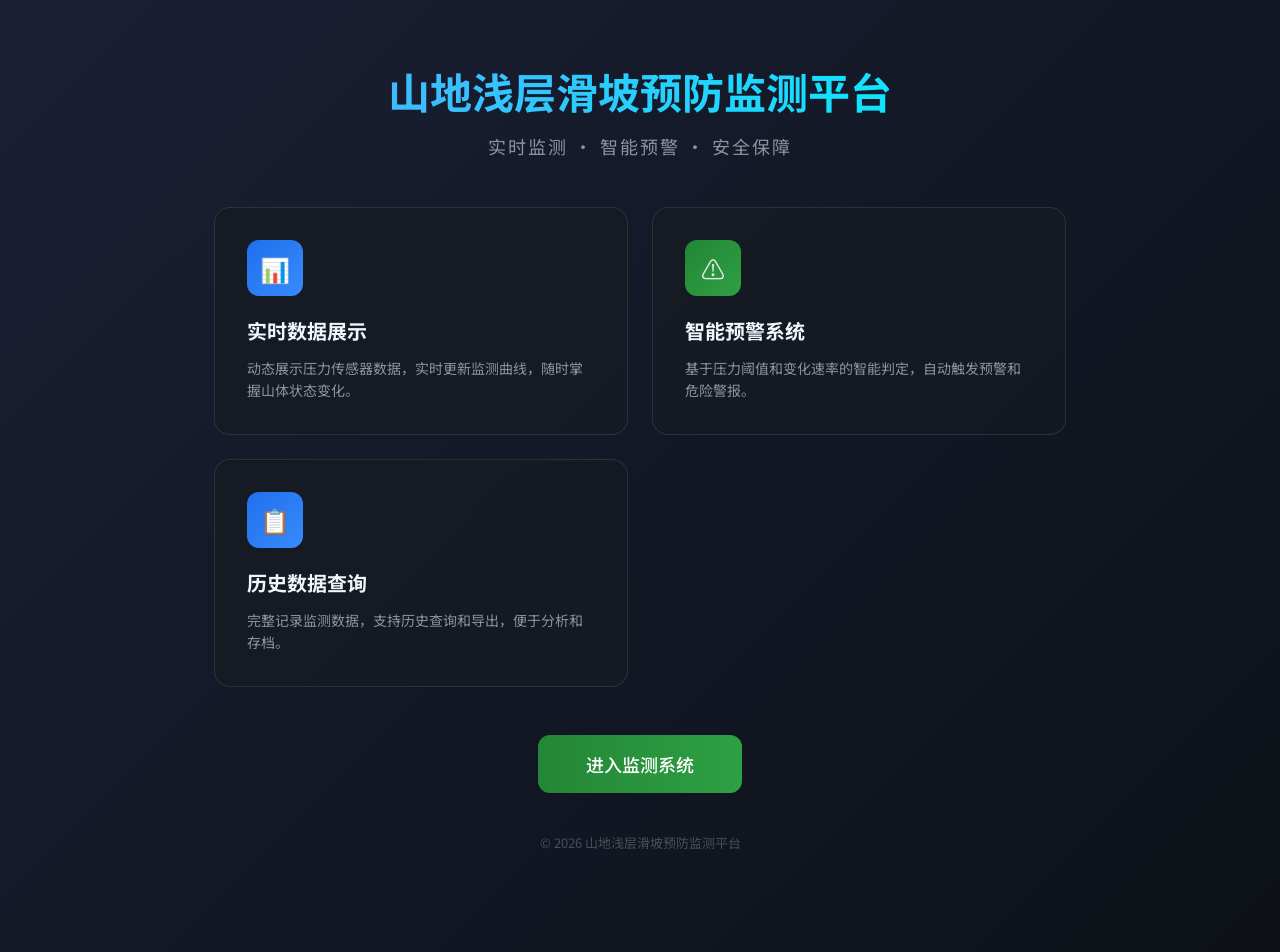
==== index.html @ bc42e644 ":Move files to root for GitHub Pages" ====
<!doctype html>
<html lang="zh-CN">

<head>
  <meta charset="utf-8" />
  <meta name="viewport" content="width=device-width, initial-scale=1" />
  <title>山地浅层滑坡预防监测平台</title>
  <link rel="preconnect" href="https://fonts.googleapis.com">
  <link rel="preconnect" href="https://fonts.gstatic.com" crossorigin>
  <link href="https://fonts.googleapis.com/css2?family=Noto+Sans+SC:wght@400;500;700&display=swap" rel="stylesheet">
  <style>
    * {
      margin: 0;
      padding: 0;
      box-sizing: border-box;
    }

    body {
      font-family: 'Noto Sans SC', 'Microsoft Yahei', sans-serif;
      background: linear-gradient(135deg, #1a1f35 0%, #0d1117 100%);
      min-height: 100vh;
      color: #e6e8eb;
    }

    .home-container {
      max-width: 900px;
      margin: 0 auto;
      padding: 60px 24px;
    }

    .logo-section {
      text-align: center;
      margin-bottom: 48px;
    }

    .logo-section h1 {
      font-size: 42px;
      font-weight: 700;
      margin-bottom: 12px;
      background: linear-gradient(90deg, #4facfe 0%, #00f2fe 100%);
      -webkit-background-clip: text;
      -webkit-text-fill-color: transparent;
      background-clip: text;
    }

    .logo-section .subtitle {
      font-size: 18px;
      color: #8b949e;
      letter-spacing: 2px;
    }

    .card-grid {
      display: grid;
      grid-template-columns: repeat(auto-fit, minmax(280px, 1fr));
      gap: 24px;
      margin-bottom: 48px;
    }

    .card {
      background: rgba(22, 27, 34, 0.8);
      border: 1px solid rgba(255, 255, 255, 0.1);
      border-radius: 16px;
      padding: 32px;
      transition: transform 0.3s, box-shadow 0.3s;
    }

    .card:hover {
      transform: translateY(-4px);
      box-shadow: 0 20px 40px rgba(0, 0, 0, 0.3);
    }

    .card-icon {
      width: 56px;
      height: 56px;
      background: linear-gradient(135deg, #238636, #2ea043);
      border-radius: 12px;
      display: flex;
      align-items: center;
      justify-content: center;
      margin-bottom: 20px;
      font-size: 24px;
    }

    .card-icon.blue {
      background: linear-gradient(135deg, #1f6feb, #388bfd);
    }

    .card h3 {
      font-size: 20px;
      margin-bottom: 12px;
      color: #f0f6fc;
    }

    .card p {
      font-size: 14px;
      color: #8b949e;
      line-height: 1.6;
    }

    .action-section {
      text-align: center;
    }

    .btn-enter {
      display: inline-block;
      padding: 16px 48px;
      font-size: 18px;
      font-weight: 500;
      color: #fff;
      background: linear-gradient(90deg, #238636, #2ea043);
      border: none;
      border-radius: 12px;
      cursor: pointer;
      text-decoration: none;
      transition: all 0.3s;
    }

    .btn-enter:hover {
      transform: scale(1.05);
      box-shadow: 0 10px 30px rgba(35, 134, 54, 0.4);
    }

    .footer {
      text-align: center;
      padding: 40px 0;
      color: #484f58;
      font-size: 13px;
    }

    @media (max-width: 600px) {
      .logo-section h1 {
        font-size: 28px;
      }

      .home-container {
        padding: 40px 16px;
      }

      .card {
        padding: 24px;
      }
    }
  </style>
</head>

<body>
  <div class="home-container">
    <div class="logo-section">
      <h1>山地浅层滑坡预防监测平台</h1>
      <p class="subtitle">实时监测 · 智能预警 · 安全保障</p>
    </div>

    <div class="card-grid">
      <div class="card">
        <div class="card-icon blue">📊</div>
        <h3>实时数据展示</h3>
        <p>动态展示压力传感器数据，实时更新监测曲线，随时掌握山体状态变化。</p>
      </div>
      <div class="card">
        <div class="card-icon">⚠️</div>
        <h3>智能预警系统</h3>
        <p>基于压力阈值和变化速率的智能判定，自动触发预警和危险警报。</p>
      </div>
      <div class="card">
        <div class="card-icon blue">📋</div>
        <h3>历史数据查询</h3>
        <p>完整记录监测数据，支持历史查询和导出，便于分析和存档。</p>
      </div>
    </div>

    <div class="action-section">
      <a href="./monitor.html" class="btn-enter">进入监测系统</a>
    </div>

    <div class="footer">
      <p>© 2026 山地浅层滑坡预防监测平台</p>
    </div>
  </div>
</body>

</html>
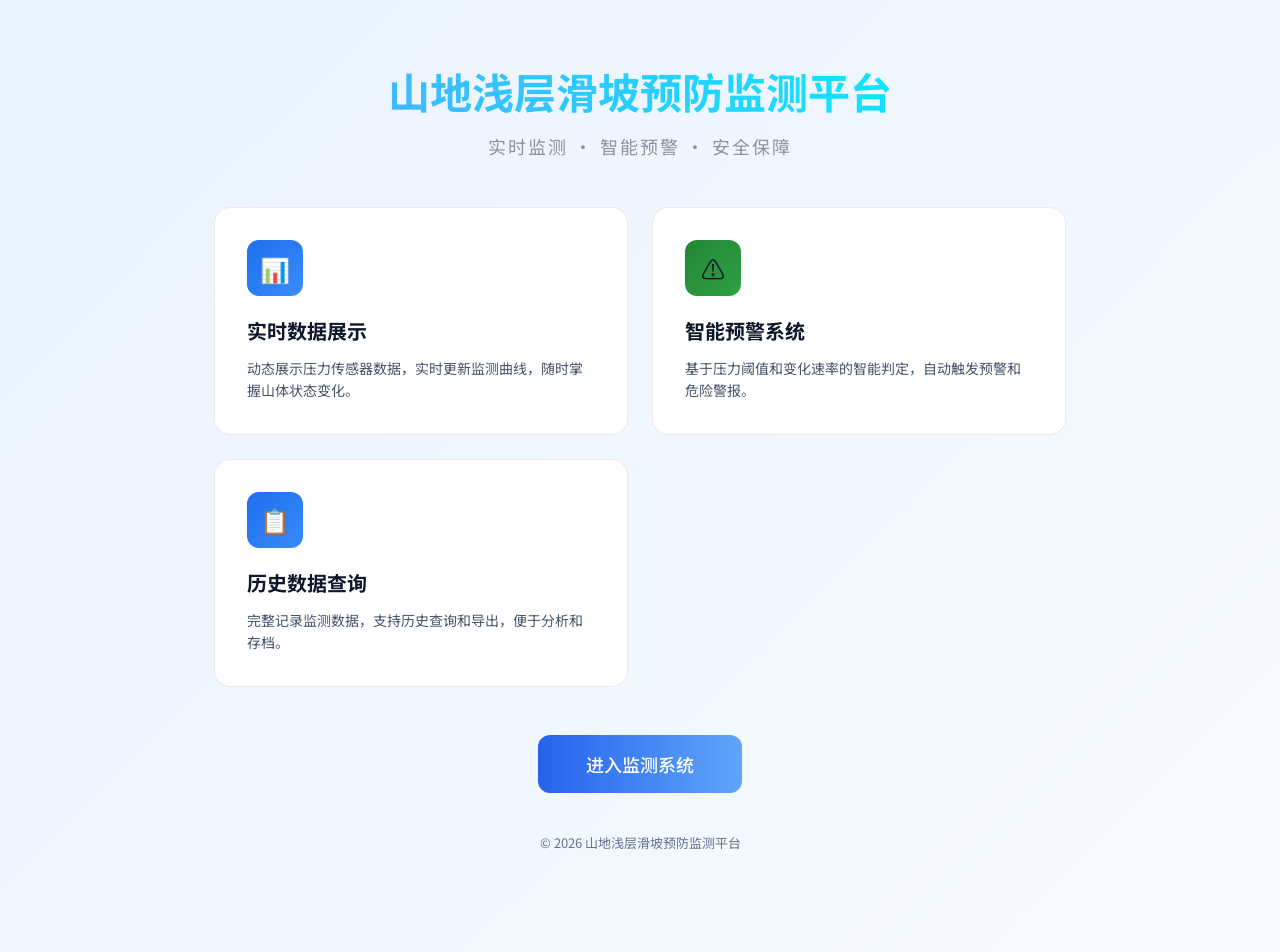
==== commit 4275b8b2: ":Switch to light theme (white/sky), UI polish" ====
--- a/index.html
+++ b/index.html
@@ -17,9 +17,9 @@
 
     body {
       font-family: 'Noto Sans SC', 'Microsoft Yahei', sans-serif;
-      background: linear-gradient(135deg, #1a1f35 0%, #0d1117 100%);
+      background: linear-gradient(135deg, #eaf3ff 0%, #f7fbff 100%);
       min-height: 100vh;
-      color: #e6e8eb;
+      color: #0f172a;
     }
 
     .home-container {
@@ -57,8 +57,8 @@
     }
 
     .card {
-      background: rgba(22, 27, 34, 0.8);
-      border: 1px solid rgba(255, 255, 255, 0.1);
+      background: #ffffff;
+      border: 1px solid rgba(2, 6, 23, 0.08);
       border-radius: 16px;
       padding: 32px;
       transition: transform 0.3s, box-shadow 0.3s;
@@ -88,12 +88,12 @@
     .card h3 {
       font-size: 20px;
       margin-bottom: 12px;
-      color: #f0f6fc;
+      color: #0f172a;
     }
 
     .card p {
       font-size: 14px;
-      color: #8b949e;
+      color: #475569;
       line-height: 1.6;
     }
 
@@ -107,7 +107,7 @@
       font-size: 18px;
       font-weight: 500;
       color: #fff;
-      background: linear-gradient(90deg, #238636, #2ea043);
+      background: linear-gradient(90deg, #2563eb, #60a5fa);
       border: none;
       border-radius: 12px;
       cursor: pointer;
@@ -117,13 +117,13 @@
 
     .btn-enter:hover {
       transform: scale(1.05);
-      box-shadow: 0 10px 30px rgba(35, 134, 54, 0.4);
+      box-shadow: 0 10px 30px rgba(37, 99, 235, 0.35);
     }
 
     .footer {
       text-align: center;
       padding: 40px 0;
-      color: #484f58;
+      color: #64748b;
       font-size: 13px;
     }
 
@@ -178,4 +178,4 @@
   </div>
 </body>
 
-</html>+</html>
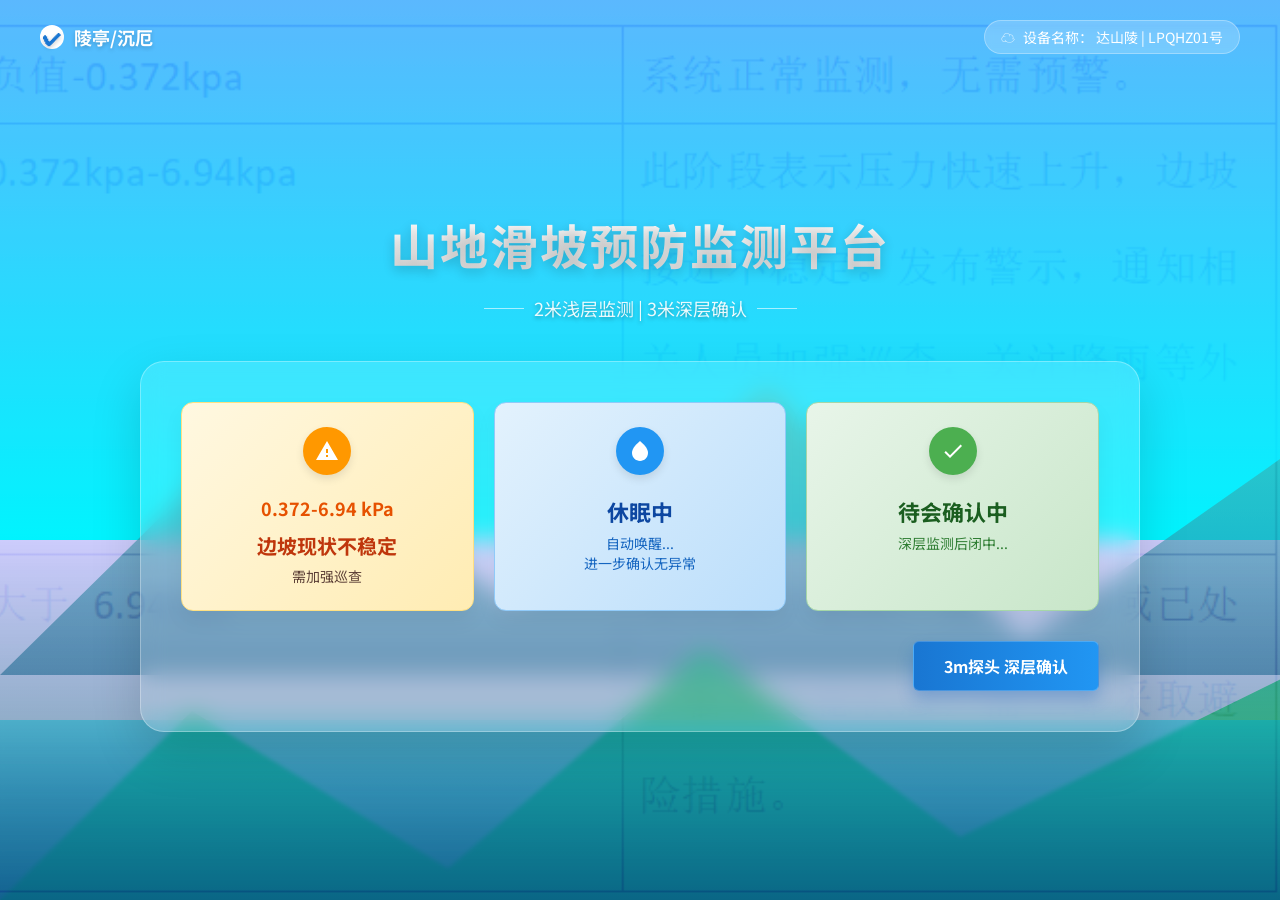
==== commit 7a5e572d: ":Update homepage design to match reference image (glassmorphism + landscape)" ====
--- a/index.html
+++ b/index.html
@@ -1,10 +1,10 @@
-<!doctype html>
+<!DOCTYPE html>
 <html lang="zh-CN">
 
 <head>
-  <meta charset="utf-8" />
-  <meta name="viewport" content="width=device-width, initial-scale=1" />
-  <title>山地浅层滑坡预防监测平台</title>
+  <meta charset="UTF-8">
+  <meta name="viewport" content="width=device-width, initial-scale=1.0">
+  <title>山地滑坡预防监测平台</title>
   <link rel="preconnect" href="https://fonts.googleapis.com">
   <link rel="preconnect" href="https://fonts.gstatic.com" crossorigin>
   <link href="https://fonts.googleapis.com/css2?family=Noto+Sans+SC:wght@400;500;700&display=swap" rel="stylesheet">
@@ -17,165 +17,439 @@
 
     body {
       font-family: 'Noto Sans SC', 'Microsoft Yahei', sans-serif;
-      background: linear-gradient(135deg, #eaf3ff 0%, #f7fbff 100%);
       min-height: 100vh;
-      color: #0f172a;
-    }
-
-    .home-container {
-      max-width: 900px;
-      margin: 0 auto;
-      padding: 60px 24px;
-    }
-
-    .logo-section {
-      text-align: center;
-      margin-bottom: 48px;
-    }
-
-    .logo-section h1 {
-      font-size: 42px;
+      display: flex;
+      flex-direction: column;
+      color: #fff;
+      overflow: hidden;
+      position: relative;
+      background: #f0f8ff;
+      /* Fallback color */
+    }
+
+    /* Add a pseudo-element for a more detailed "landscape" effect if possible, but keep it simple for now */
+    body::before {
+      content: '';
+      position: absolute;
+      bottom: 0;
+      left: 0;
+      right: 0;
+      height: 40%;
+      background: linear-gradient(to top, rgba(0, 50, 0, 0.4), transparent);
+      pointer-events: none;
+    }
+
+    /* Header */
+    .header {
+      display: flex;
+      justify-content: space-between;
+      align-items: center;
+      padding: 20px 40px;
+      width: 100%;
+      position: absolute;
+      top: 0;
+      left: 0;
+      z-index: 10;
+    }
+
+    .header-left {
+      display: flex;
+      align-items: center;
+      gap: 10px;
+      font-size: 18px;
+      font-weight: bold;
+      text-shadow: 0 2px 4px rgba(0, 0, 0, 0.2);
+    }
+
+    .header-right {
+      font-size: 14px;
+      background: rgba(255, 255, 255, 0.2);
+      padding: 6px 16px;
+      border-radius: 20px;
+      backdrop-filter: blur(4px);
+      border: 1px solid rgba(255, 255, 255, 0.3);
+      display: flex;
+      align-items: center;
+      gap: 8px;
+    }
+
+    /* Main Content */
+    .main-container {
+      flex: 1;
+      display: flex;
+      flex-direction: column;
+      align-items: center;
+      justify-content: center;
+      position: relative;
+      z-index: 1;
+      padding-top: 40px;
+    }
+
+    .main-title {
+      font-size: 48px;
       font-weight: 700;
-      margin-bottom: 12px;
-      background: linear-gradient(90deg, #4facfe 0%, #00f2fe 100%);
+      text-shadow: 0 4px 12px rgba(0, 0, 0, 0.2);
+      letter-spacing: 2px;
+      margin-bottom: 16px;
+      background: linear-gradient(to bottom, #fff 0%, #e0e0e0 100%);
       -webkit-background-clip: text;
       -webkit-text-fill-color: transparent;
-      background-clip: text;
-    }
-
-    .logo-section .subtitle {
+    }
+
+    .subtitle {
       font-size: 18px;
-      color: #8b949e;
-      letter-spacing: 2px;
-    }
-
-    .card-grid {
-      display: grid;
-      grid-template-columns: repeat(auto-fit, minmax(280px, 1fr));
-      gap: 24px;
-      margin-bottom: 48px;
-    }
-
-    .card {
-      background: #ffffff;
-      border: 1px solid rgba(2, 6, 23, 0.08);
-      border-radius: 16px;
-      padding: 32px;
-      transition: transform 0.3s, box-shadow 0.3s;
-    }
-
-    .card:hover {
-      transform: translateY(-4px);
-      box-shadow: 0 20px 40px rgba(0, 0, 0, 0.3);
-    }
-
-    .card-icon {
-      width: 56px;
-      height: 56px;
-      background: linear-gradient(135deg, #238636, #2ea043);
+      color: rgba(255, 255, 255, 0.9);
+      margin-bottom: 40px;
+      text-shadow: 0 2px 4px rgba(0, 0, 0, 0.3);
+      position: relative;
+      display: inline-block;
+      padding: 0 20px;
+    }
+
+    .subtitle::before,
+    .subtitle::after {
+      content: '';
+      position: absolute;
+      top: 50%;
+      width: 40px;
+      height: 1px;
+      background: rgba(255, 255, 255, 0.6);
+    }
+
+    .subtitle::before {
+      left: -30px;
+    }
+
+    .subtitle::after {
+      right: -30px;
+    }
+
+    /* Glass Card Container */
+    .glass-container {
+      background: rgba(255, 255, 255, 0.15);
+      backdrop-filter: blur(12px);
+      border: 1px solid rgba(255, 255, 255, 0.3);
+      border-radius: 24px;
+      padding: 40px;
+      width: 90%;
+      max-width: 1000px;
+      box-shadow: 0 20px 50px rgba(0, 0, 0, 0.15);
+      position: relative;
+    }
+
+    .cards-wrapper {
+      display: flex;
+      gap: 20px;
+      justify-content: center;
+      flex-wrap: wrap;
+    }
+
+    /* Individual Cards */
+    .status-card {
+      flex: 1;
+      min-width: 260px;
       border-radius: 12px;
+      padding: 24px;
+      color: #333;
+      position: relative;
+      overflow: hidden;
+      display: flex;
+      flex-direction: column;
+      align-items: center;
+      text-align: center;
+      box-shadow: 0 10px 20px rgba(0, 0, 0, 0.05);
+      transition: transform 0.3s;
+    }
+
+    .status-card:hover {
+      transform: translateY(-5px);
+    }
+
+    /* Card 1: Warning */
+    .card-warning {
+      background: linear-gradient(135deg, #FFF8E1 0%, #FFECB3 100%);
+      border: 1px solid #FFE082;
+    }
+
+    .card-warning .icon-wrapper {
+      background: #FF9800;
+      color: white;
+    }
+
+    .card-warning .range-text {
+      color: #E65100;
+      font-weight: bold;
+      margin: 10px 0;
+      font-size: 18px;
+    }
+
+    .card-warning .card-title {
+      color: #BF360C;
+      font-weight: 700;
+      font-size: 20px;
+      margin-bottom: 6px;
+    }
+
+    .card-warning .card-sub {
+      color: #5D4037;
+      font-size: 14px;
+    }
+
+    /* Card 2: Sleep */
+    .card-sleep {
+      background: linear-gradient(135deg, #E3F2FD 0%, #BBDEFB 100%);
+      border: 1px solid #90CAF9;
+    }
+
+    .card-sleep .icon-wrapper {
+      background: #2196F3;
+      color: white;
+    }
+
+    .card-sleep .card-title {
+      color: #0D47A1;
+      font-weight: 700;
+      font-size: 22px;
+      margin: 10px 0 6px;
+    }
+
+    .card-sleep .card-sub {
+      color: #1565C0;
+      font-size: 14px;
+    }
+
+    /* Card 3: Confirm */
+    .card-confirm {
+      background: linear-gradient(135deg, #E8F5E9 0%, #C8E6C9 100%);
+      border: 1px solid #A5D6A7;
+    }
+
+    .card-confirm .icon-wrapper {
+      background: #4CAF50;
+      color: white;
+    }
+
+    .card-confirm .card-title {
+      color: #1B5E20;
+      font-weight: 700;
+      font-size: 22px;
+      margin: 10px 0 6px;
+    }
+
+    .card-confirm .card-sub {
+      color: #2E7D32;
+      font-size: 14px;
+    }
+
+    /* Icons */
+    .icon-wrapper {
+      width: 48px;
+      height: 48px;
+      border-radius: 50%;
       display: flex;
       align-items: center;
       justify-content: center;
-      margin-bottom: 20px;
       font-size: 24px;
-    }
-
-    .card-icon.blue {
-      background: linear-gradient(135deg, #1f6feb, #388bfd);
-    }
-
-    .card h3 {
-      font-size: 20px;
-      margin-bottom: 12px;
-      color: #0f172a;
-    }
-
-    .card p {
-      font-size: 14px;
-      color: #475569;
-      line-height: 1.6;
-    }
-
-    .action-section {
-      text-align: center;
-    }
-
-    .btn-enter {
-      display: inline-block;
-      padding: 16px 48px;
-      font-size: 18px;
-      font-weight: 500;
-      color: #fff;
-      background: linear-gradient(90deg, #2563eb, #60a5fa);
-      border: none;
-      border-radius: 12px;
-      cursor: pointer;
+      margin-bottom: 10px;
+      box-shadow: 0 4px 8px rgba(0, 0, 0, 0.1);
+    }
+
+    /* Bottom Button */
+    .action-btn {
+      position: absolute;
+      bottom: -60px;
+      /* Position outside/below the glass container effectively, or inside at bottom right */
+      right: 0;
+      background: linear-gradient(90deg, #1565C0 0%, #42A5F5 100%);
+      color: white;
+      padding: 12px 24px;
+      border-radius: 8px;
       text-decoration: none;
+      font-weight: bold;
+      box-shadow: 0 8px 16px rgba(21, 101, 192, 0.3);
       transition: all 0.3s;
-    }
-
-    .btn-enter:hover {
-      transform: scale(1.05);
-      box-shadow: 0 10px 30px rgba(37, 99, 235, 0.35);
-    }
-
-    .footer {
-      text-align: center;
-      padding: 40px 0;
-      color: #64748b;
-      font-size: 13px;
-    }
-
-    @media (max-width: 600px) {
-      .logo-section h1 {
-        font-size: 28px;
-      }
-
-      .home-container {
-        padding: 40px 16px;
-      }
-
-      .card {
-        padding: 24px;
-      }
+      display: flex;
+      align-items: center;
+      gap: 8px;
+    }
+
+    /* Adjust button position to be inside the glass container at bottom right as per image */
+    .glass-container .action-area {
+      display: flex;
+      justify-content: flex-end;
+      margin-top: 30px;
+    }
+
+    .action-btn {
+      position: static;
+      /* Reset absolute */
+      background: linear-gradient(90deg, #1976D2 0%, #2196F3 100%);
+      padding: 12px 30px;
+      font-size: 16px;
+      border-radius: 6px;
+      border: 1px solid rgba(255, 255, 255, 0.2);
+    }
+
+    .action-btn:hover {
+      transform: translateY(-2px);
+      box-shadow: 0 12px 20px rgba(21, 101, 192, 0.4);
+    }
+
+    /* Background Image Placeholder */
+    /* Since I can't fetch the real image, I'll use a placeholder style that mimics a nature scene */
+    .bg-layer {
+      position: fixed;
+      top: 0;
+      left: 0;
+      width: 100%;
+      height: 100%;
+      z-index: -1;
+      background: url('https://images.unsplash.com/photo-1506744038136-46273834b3fb?ixlib=rb-4.0.3&auto=format&fit=crop&w=1920&q=80') no-repeat center center / cover;
+      /* Fallback if external image is blocked */
+      background-image: linear-gradient(to bottom, #7db9e8 0%, #1e5799 100%);
+    }
+
+    /* Better pure CSS landscape */
+    .css-landscape {
+      position: absolute;
+      top: 0;
+      left: 0;
+      width: 100%;
+      height: 100%;
+      z-index: -1;
+      background: linear-gradient(180deg, #a1c4fd 0%, #c2e9fb 40%, #e0c3fc 40%, #8ec5fc 100%);
+      overflow: hidden;
+    }
+
+    .sky {
+      position: absolute;
+      top: 0;
+      left: 0;
+      width: 100%;
+      height: 60%;
+      background: linear-gradient(180deg, #4facfe 0%, #00f2fe 100%);
+    }
+
+    .mountain-bg {
+      position: absolute;
+      bottom: 25%;
+      left: 0;
+      width: 100%;
+      height: 40%;
+      background: linear-gradient(180deg, #43cea2 0%, #185a9d 100%);
+      clip-path: polygon(0% 100%, 20% 30%, 40% 80%, 60% 20%, 80% 90%, 100% 40%, 100% 100%);
+      opacity: 0.6;
+    }
+
+    .mountain-fg {
+      position: absolute;
+      bottom: 0;
+      left: 0;
+      width: 100%;
+      height: 35%;
+      background: linear-gradient(180deg, #11998e 0%, #38ef7d 100%);
+      clip-path: polygon(0% 100%, 15% 40%, 35% 90%, 55% 20%, 75% 80%, 100% 30%, 100% 100%);
+      opacity: 0.8;
+    }
+
+    .water {
+      position: absolute;
+      bottom: 0;
+      width: 100%;
+      height: 20%;
+      background: linear-gradient(180deg, rgba(0, 198, 251, 0.5) 0%, rgba(0, 91, 234, 0.8) 100%);
+      backdrop-filter: blur(2px);
+      z-index: 0;
+    }
+
+    /* SVG Icons */
+    svg {
+      width: 24px;
+      height: 24px;
+      fill: currentColor;
     }
   </style>
 </head>
 
 <body>
-  <div class="home-container">
-    <div class="logo-section">
-      <h1>山地浅层滑坡预防监测平台</h1>
-      <p class="subtitle">实时监测 · 智能预警 · 安全保障</p>
+
+  <!-- Background Layers -->
+  <div class="css-landscape">
+    <div class="sky"></div>
+    <div class="mountain-bg"></div>
+    <div class="mountain-fg"></div>
+    <div class="water"></div>
+    <!-- Overlay ref image if available for texture, low opacity -->
+    <img src="assets/images/ref.png"
+      style="position: absolute; width: 100%; height: 100%; object-fit: cover; opacity: 0.15; mix-blend-mode: overlay; pointer-events: none;"
+      onerror="this.style.display='none'">
+  </div>
+
+  <div class="header">
+    <div class="header-left">
+      <div
+        style="width: 24px; height: 24px; background: white; border-radius: 50%; display: flex; align-items: center; justify-content: center; color: #1976D2;">
+        ✔</div>
+      <span>陵亭/沉厄</span>
     </div>
-
-    <div class="card-grid">
-      <div class="card">
-        <div class="card-icon blue">📊</div>
-        <h3>实时数据展示</h3>
-        <p>动态展示压力传感器数据，实时更新监测曲线，随时掌握山体状态变化。</p>
+    <div class="header-right">
+      <span>☁</span>
+      <span>设备名称： 达山陵 | LPQHZ01号</span>
+    </div>
+  </div>
+
+  <div class="main-container">
+    <h1 class="main-title">山地滑坡预防监测平台</h1>
+    <div class="subtitle">2米浅层监测 | 3米深层确认</div>
+
+    <div class="glass-container">
+      <div class="cards-wrapper">
+
+        <!-- Warning Card -->
+        <div class="status-card card-warning">
+          <div class="icon-wrapper">
+            <!-- Warning Triangle SVG -->
+            <svg viewBox="0 0 24 24">
+              <path d="M1 21h22L12 2 1 21zm12-3h-2v-2h2v2zm0-4h-2v-4h2v4z" /></svg>
+          </div>
+          <div class="range-text">0.372-6.94 kPa</div>
+          <div class="card-title">边坡现状不稳定</div>
+          <div class="card-sub">需加强巡查</div>
+        </div>
+
+        <!-- Sleep Card -->
+        <div class="status-card card-sleep">
+          <div class="icon-wrapper">
+            <!-- Water Drop SVG -->
+            <svg viewBox="0 0 24 24">
+              <path d="M12 2c-5.33 4.55-8 8.48-8 11.8 0 4.98 3.8 8.2 8 8.2s8-3.22 8-8.2c0-3.32-2.67-7.25-8-11.8z" />
+            </svg>
+          </div>
+          <div class="card-title">休眠中</div>
+          <div class="card-sub">自动唤醒...<br>进一步确认无异常</div>
+        </div>
+
+        <!-- Confirm Card -->
+        <div class="status-card card-confirm">
+          <div class="icon-wrapper">
+            <!-- Check SVG -->
+            <svg viewBox="0 0 24 24">
+              <path d="M9 16.17L4.83 12l-1.42 1.41L9 19 21 7l-1.41-1.41z" /></svg>
+          </div>
+          <div class="card-title">待会确认中</div>
+          <div class="card-sub">深层监测后闭中...</div>
+        </div>
+
       </div>
-      <div class="card">
-        <div class="card-icon">⚠️</div>
-        <h3>智能预警系统</h3>
-        <p>基于压力阈值和变化速率的智能判定，自动触发预警和危险警报。</p>
-      </div>
-      <div class="card">
-        <div class="card-icon blue">📋</div>
-        <h3>历史数据查询</h3>
-        <p>完整记录监测数据，支持历史查询和导出，便于分析和存档。</p>
+
+      <div class="action-area">
+        <a href="monitor.html" class="action-btn">
+          3m探头 深层确认
+        </a>
       </div>
     </div>
-
-    <div class="action-section">
-      <a href="./monitor.html" class="btn-enter">进入监测系统</a>
-    </div>
-
-    <div class="footer">
-      <p>© 2026 山地浅层滑坡预防监测平台</p>
-    </div>
   </div>
+
 </body>
 
-</html>
+</html>
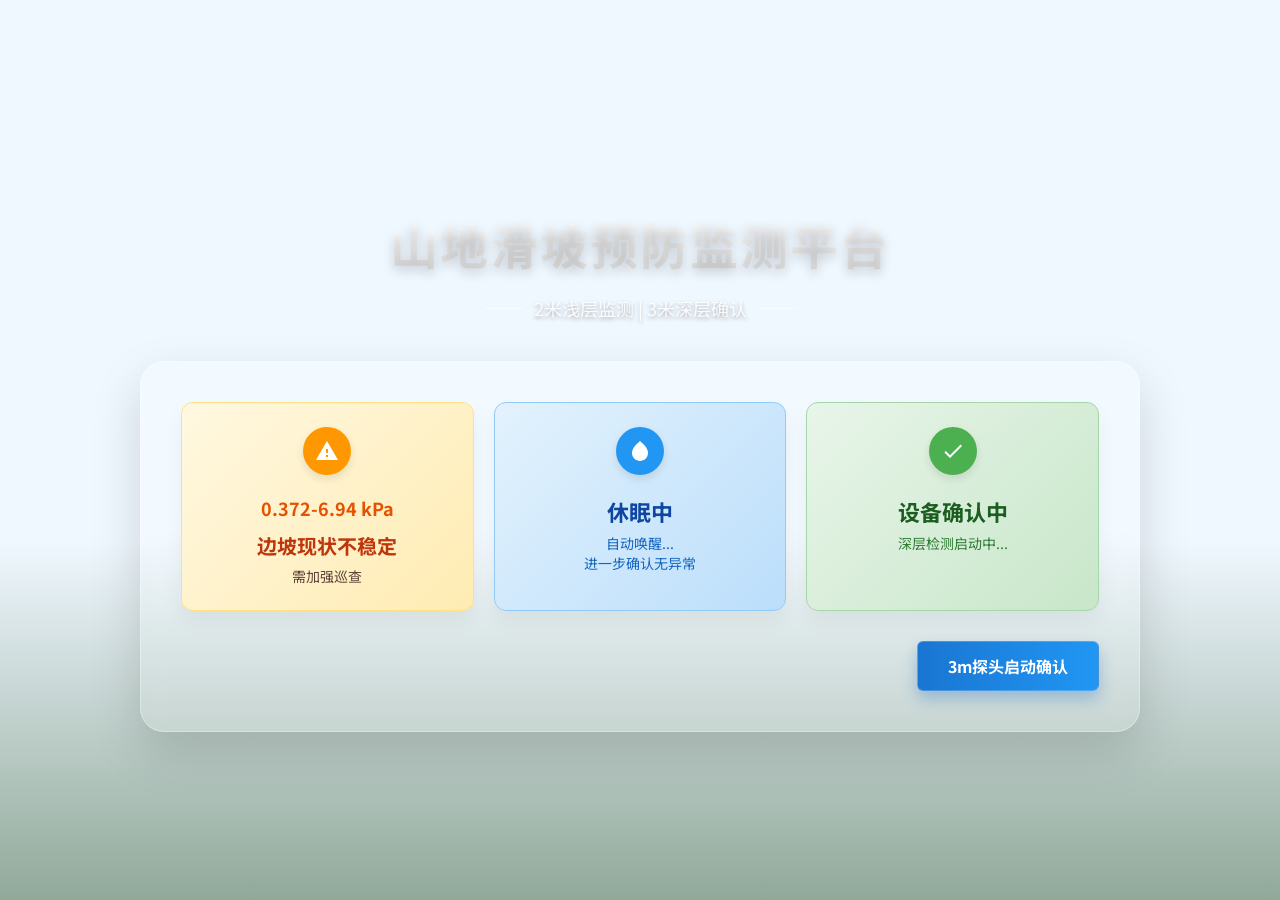
==== commit cb0f111e: ":Remove header texts, background image, update card and button text" ====
--- a/index.html
+++ b/index.html
@@ -37,40 +37,6 @@
       height: 40%;
       background: linear-gradient(to top, rgba(0, 50, 0, 0.4), transparent);
       pointer-events: none;
-    }
-
-    /* Header */
-    .header {
-      display: flex;
-      justify-content: space-between;
-      align-items: center;
-      padding: 20px 40px;
-      width: 100%;
-      position: absolute;
-      top: 0;
-      left: 0;
-      z-index: 10;
-    }
-
-    .header-left {
-      display: flex;
-      align-items: center;
-      gap: 10px;
-      font-size: 18px;
-      font-weight: bold;
-      text-shadow: 0 2px 4px rgba(0, 0, 0, 0.2);
-    }
-
-    .header-right {
-      font-size: 14px;
-      background: rgba(255, 255, 255, 0.2);
-      padding: 6px 16px;
-      border-radius: 20px;
-      backdrop-filter: blur(4px);
-      border: 1px solid rgba(255, 255, 255, 0.3);
-      display: flex;
-      align-items: center;
-      gap: 8px;
     }
 
     /* Main Content */
@@ -295,73 +261,6 @@
       box-shadow: 0 12px 20px rgba(21, 101, 192, 0.4);
     }
 
-    /* Background Image Placeholder */
-    /* Since I can't fetch the real image, I'll use a placeholder style that mimics a nature scene */
-    .bg-layer {
-      position: fixed;
-      top: 0;
-      left: 0;
-      width: 100%;
-      height: 100%;
-      z-index: -1;
-      background: url('https://images.unsplash.com/photo-1506744038136-46273834b3fb?ixlib=rb-4.0.3&auto=format&fit=crop&w=1920&q=80') no-repeat center center / cover;
-      /* Fallback if external image is blocked */
-      background-image: linear-gradient(to bottom, #7db9e8 0%, #1e5799 100%);
-    }
-
-    /* Better pure CSS landscape */
-    .css-landscape {
-      position: absolute;
-      top: 0;
-      left: 0;
-      width: 100%;
-      height: 100%;
-      z-index: -1;
-      background: linear-gradient(180deg, #a1c4fd 0%, #c2e9fb 40%, #e0c3fc 40%, #8ec5fc 100%);
-      overflow: hidden;
-    }
-
-    .sky {
-      position: absolute;
-      top: 0;
-      left: 0;
-      width: 100%;
-      height: 60%;
-      background: linear-gradient(180deg, #4facfe 0%, #00f2fe 100%);
-    }
-
-    .mountain-bg {
-      position: absolute;
-      bottom: 25%;
-      left: 0;
-      width: 100%;
-      height: 40%;
-      background: linear-gradient(180deg, #43cea2 0%, #185a9d 100%);
-      clip-path: polygon(0% 100%, 20% 30%, 40% 80%, 60% 20%, 80% 90%, 100% 40%, 100% 100%);
-      opacity: 0.6;
-    }
-
-    .mountain-fg {
-      position: absolute;
-      bottom: 0;
-      left: 0;
-      width: 100%;
-      height: 35%;
-      background: linear-gradient(180deg, #11998e 0%, #38ef7d 100%);
-      clip-path: polygon(0% 100%, 15% 40%, 35% 90%, 55% 20%, 75% 80%, 100% 30%, 100% 100%);
-      opacity: 0.8;
-    }
-
-    .water {
-      position: absolute;
-      bottom: 0;
-      width: 100%;
-      height: 20%;
-      background: linear-gradient(180deg, rgba(0, 198, 251, 0.5) 0%, rgba(0, 91, 234, 0.8) 100%);
-      backdrop-filter: blur(2px);
-      z-index: 0;
-    }
-
     /* SVG Icons */
     svg {
       width: 24px;
@@ -373,30 +272,7 @@
 
 <body>
 
-  <!-- Background Layers -->
-  <div class="css-landscape">
-    <div class="sky"></div>
-    <div class="mountain-bg"></div>
-    <div class="mountain-fg"></div>
-    <div class="water"></div>
-    <!-- Overlay ref image if available for texture, low opacity -->
-    <img src="assets/images/ref.png"
-      style="position: absolute; width: 100%; height: 100%; object-fit: cover; opacity: 0.15; mix-blend-mode: overlay; pointer-events: none;"
-      onerror="this.style.display='none'">
-  </div>
-
-  <div class="header">
-    <div class="header-left">
-      <div
-        style="width: 24px; height: 24px; background: white; border-radius: 50%; display: flex; align-items: center; justify-content: center; color: #1976D2;">
-        ✔</div>
-      <span>陵亭/沉厄</span>
-    </div>
-    <div class="header-right">
-      <span>☁</span>
-      <span>设备名称： 达山陵 | LPQHZ01号</span>
-    </div>
-  </div>
+
 
   <div class="main-container">
     <h1 class="main-title">山地滑坡预防监测平台</h1>
@@ -436,15 +312,15 @@
             <svg viewBox="0 0 24 24">
               <path d="M9 16.17L4.83 12l-1.42 1.41L9 19 21 7l-1.41-1.41z" /></svg>
           </div>
-          <div class="card-title">待会确认中</div>
-          <div class="card-sub">深层监测后闭中...</div>
+          <div class="card-title">设备确认中</div>
+          <div class="card-sub">深层检测启动中...</div>
         </div>
 
       </div>
 
       <div class="action-area">
         <a href="monitor.html" class="action-btn">
-          3m探头 深层确认
+          3m探头启动确认
         </a>
       </div>
     </div>
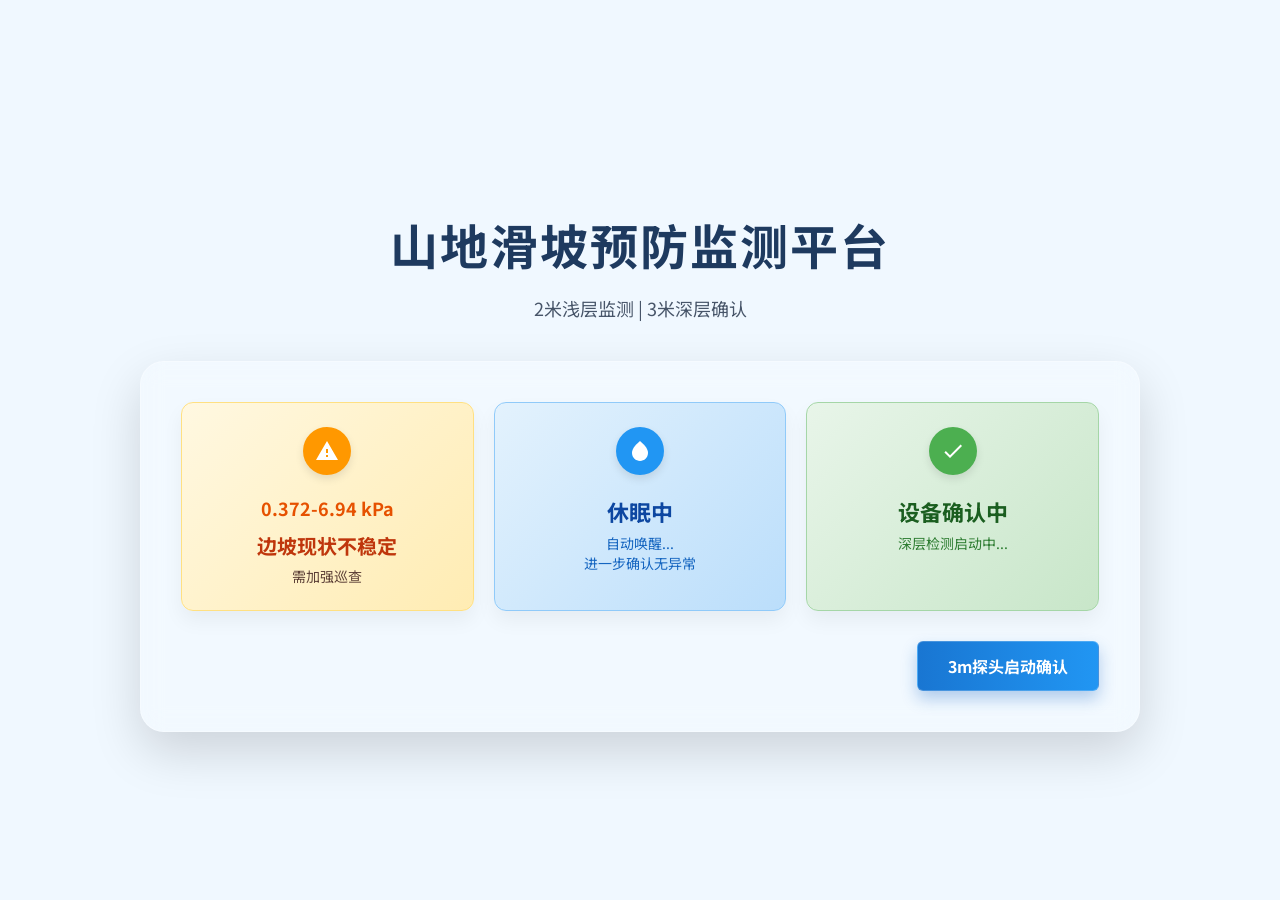
==== commit c80c78b4: ":Fix blurry text on homepage - use solid colors for light background" ====
--- a/index.html
+++ b/index.html
@@ -20,23 +20,10 @@
       min-height: 100vh;
       display: flex;
       flex-direction: column;
-      color: #fff;
+      color: #0f172a;
       overflow: hidden;
       position: relative;
       background: #f0f8ff;
-      /* Fallback color */
-    }
-
-    /* Add a pseudo-element for a more detailed "landscape" effect if possible, but keep it simple for now */
-    body::before {
-      content: '';
-      position: absolute;
-      bottom: 0;
-      left: 0;
-      right: 0;
-      height: 40%;
-      background: linear-gradient(to top, rgba(0, 50, 0, 0.4), transparent);
-      pointer-events: none;
     }
 
     /* Main Content */
@@ -54,40 +41,18 @@
     .main-title {
       font-size: 48px;
       font-weight: 700;
-      text-shadow: 0 4px 12px rgba(0, 0, 0, 0.2);
       letter-spacing: 2px;
       margin-bottom: 16px;
-      background: linear-gradient(to bottom, #fff 0%, #e0e0e0 100%);
-      -webkit-background-clip: text;
-      -webkit-text-fill-color: transparent;
+      color: #1e3a5f;
     }
 
     .subtitle {
       font-size: 18px;
-      color: rgba(255, 255, 255, 0.9);
+      color: #475569;
       margin-bottom: 40px;
-      text-shadow: 0 2px 4px rgba(0, 0, 0, 0.3);
       position: relative;
       display: inline-block;
       padding: 0 20px;
-    }
-
-    .subtitle::before,
-    .subtitle::after {
-      content: '';
-      position: absolute;
-      top: 50%;
-      width: 40px;
-      height: 1px;
-      background: rgba(255, 255, 255, 0.6);
-    }
-
-    .subtitle::before {
-      left: -30px;
-    }
-
-    .subtitle::after {
-      right: -30px;
     }
 
     /* Glass Card Container */
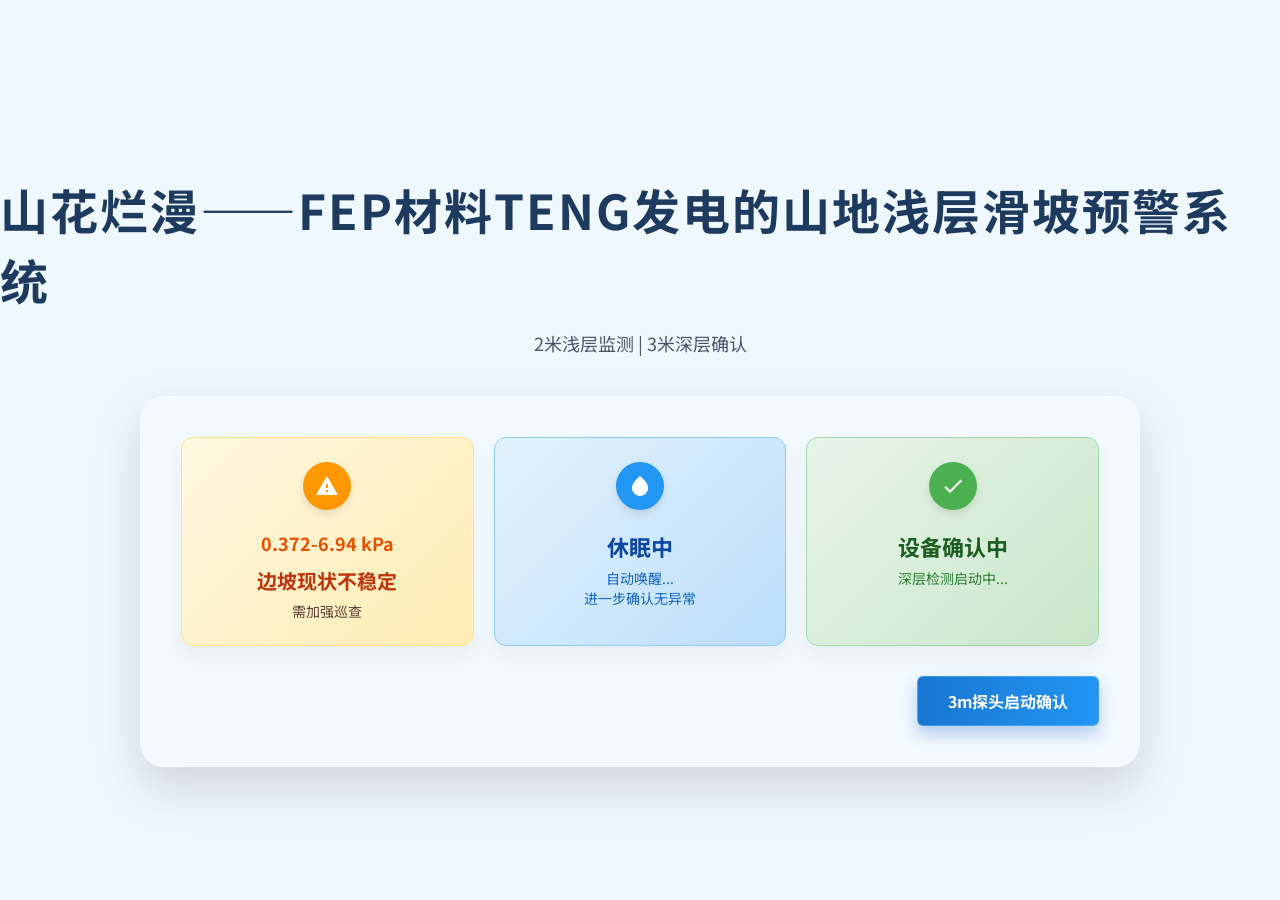
==== commit 406bc564: "Update title to include brand name" ====
--- a/index.html
+++ b/index.html
@@ -4,7 +4,7 @@
 <head>
   <meta charset="UTF-8">
   <meta name="viewport" content="width=device-width, initial-scale=1.0">
-  <title>山地滑坡预防监测平台</title>
+  <title>山花烂漫——FEP材料TENG发电的山地浅层滑坡预警系统</title>
   <link rel="preconnect" href="https://fonts.googleapis.com">
   <link rel="preconnect" href="https://fonts.gstatic.com" crossorigin>
   <link href="https://fonts.googleapis.com/css2?family=Noto+Sans+SC:wght@400;500;700&display=swap" rel="stylesheet">
@@ -240,7 +240,7 @@
 
 
   <div class="main-container">
-    <h1 class="main-title">山地滑坡预防监测平台</h1>
+    <h1 class="main-title">山花烂漫——FEP材料TENG发电的山地浅层滑坡预警系统</h1>
     <div class="subtitle">2米浅层监测 | 3米深层确认</div>
 
     <div class="glass-container">
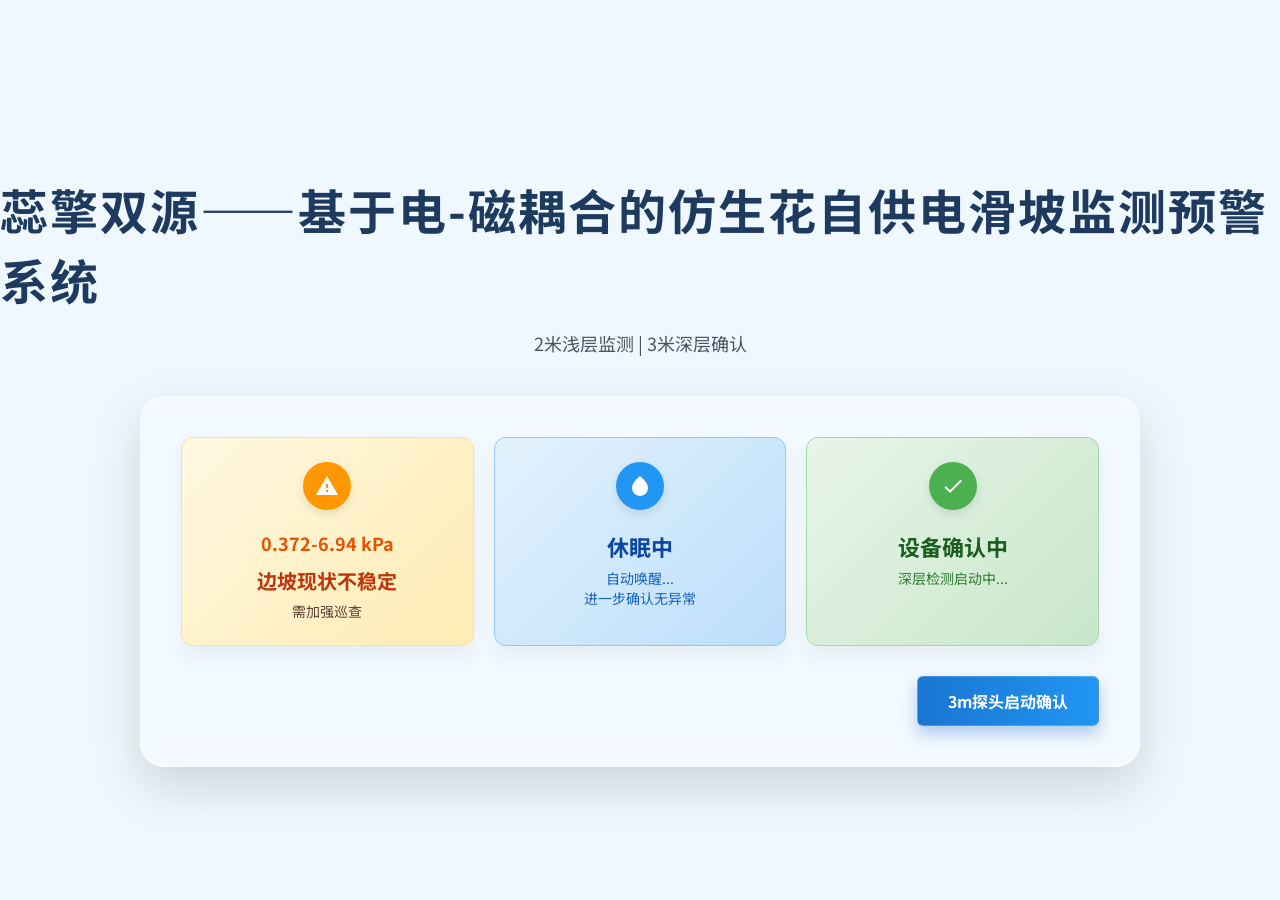
==== commit ffdbe296: "Update title to 蕊擎双源" ====
--- a/index.html
+++ b/index.html
@@ -4,7 +4,7 @@
 <head>
   <meta charset="UTF-8">
   <meta name="viewport" content="width=device-width, initial-scale=1.0">
-  <title>山花烂漫——FEP材料TENG发电的山地浅层滑坡预警系统</title>
+  <title>蕊擎双源——基于电-磁耦合的仿生花自供电滑坡监测预警系统</title>
   <link rel="preconnect" href="https://fonts.googleapis.com">
   <link rel="preconnect" href="https://fonts.gstatic.com" crossorigin>
   <link href="https://fonts.googleapis.com/css2?family=Noto+Sans+SC:wght@400;500;700&display=swap" rel="stylesheet">
@@ -240,7 +240,7 @@
 
 
   <div class="main-container">
-    <h1 class="main-title">山花烂漫——FEP材料TENG发电的山地浅层滑坡预警系统</h1>
+    <h1 class="main-title">蕊擎双源——基于电-磁耦合的仿生花自供电滑坡监测预警系统</h1>
     <div class="subtitle">2米浅层监测 | 3米深层确认</div>
 
     <div class="glass-container">
